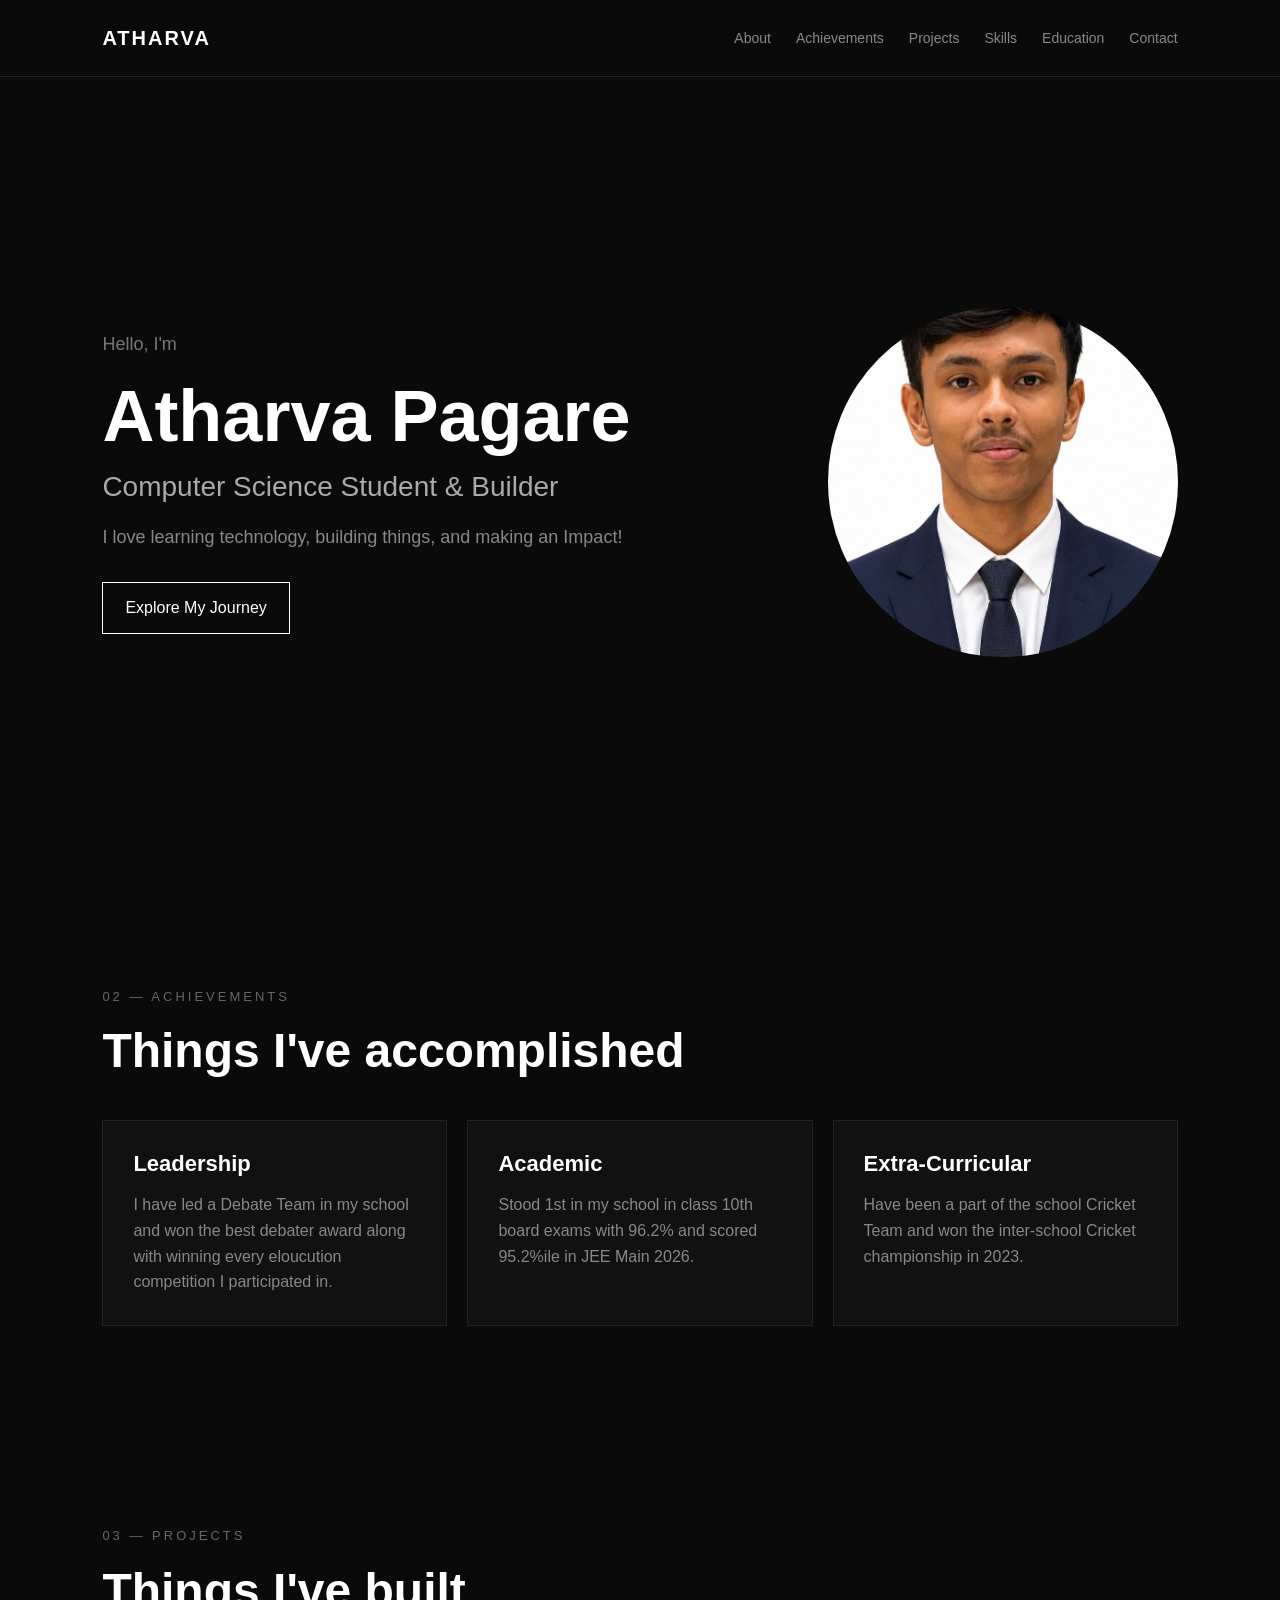
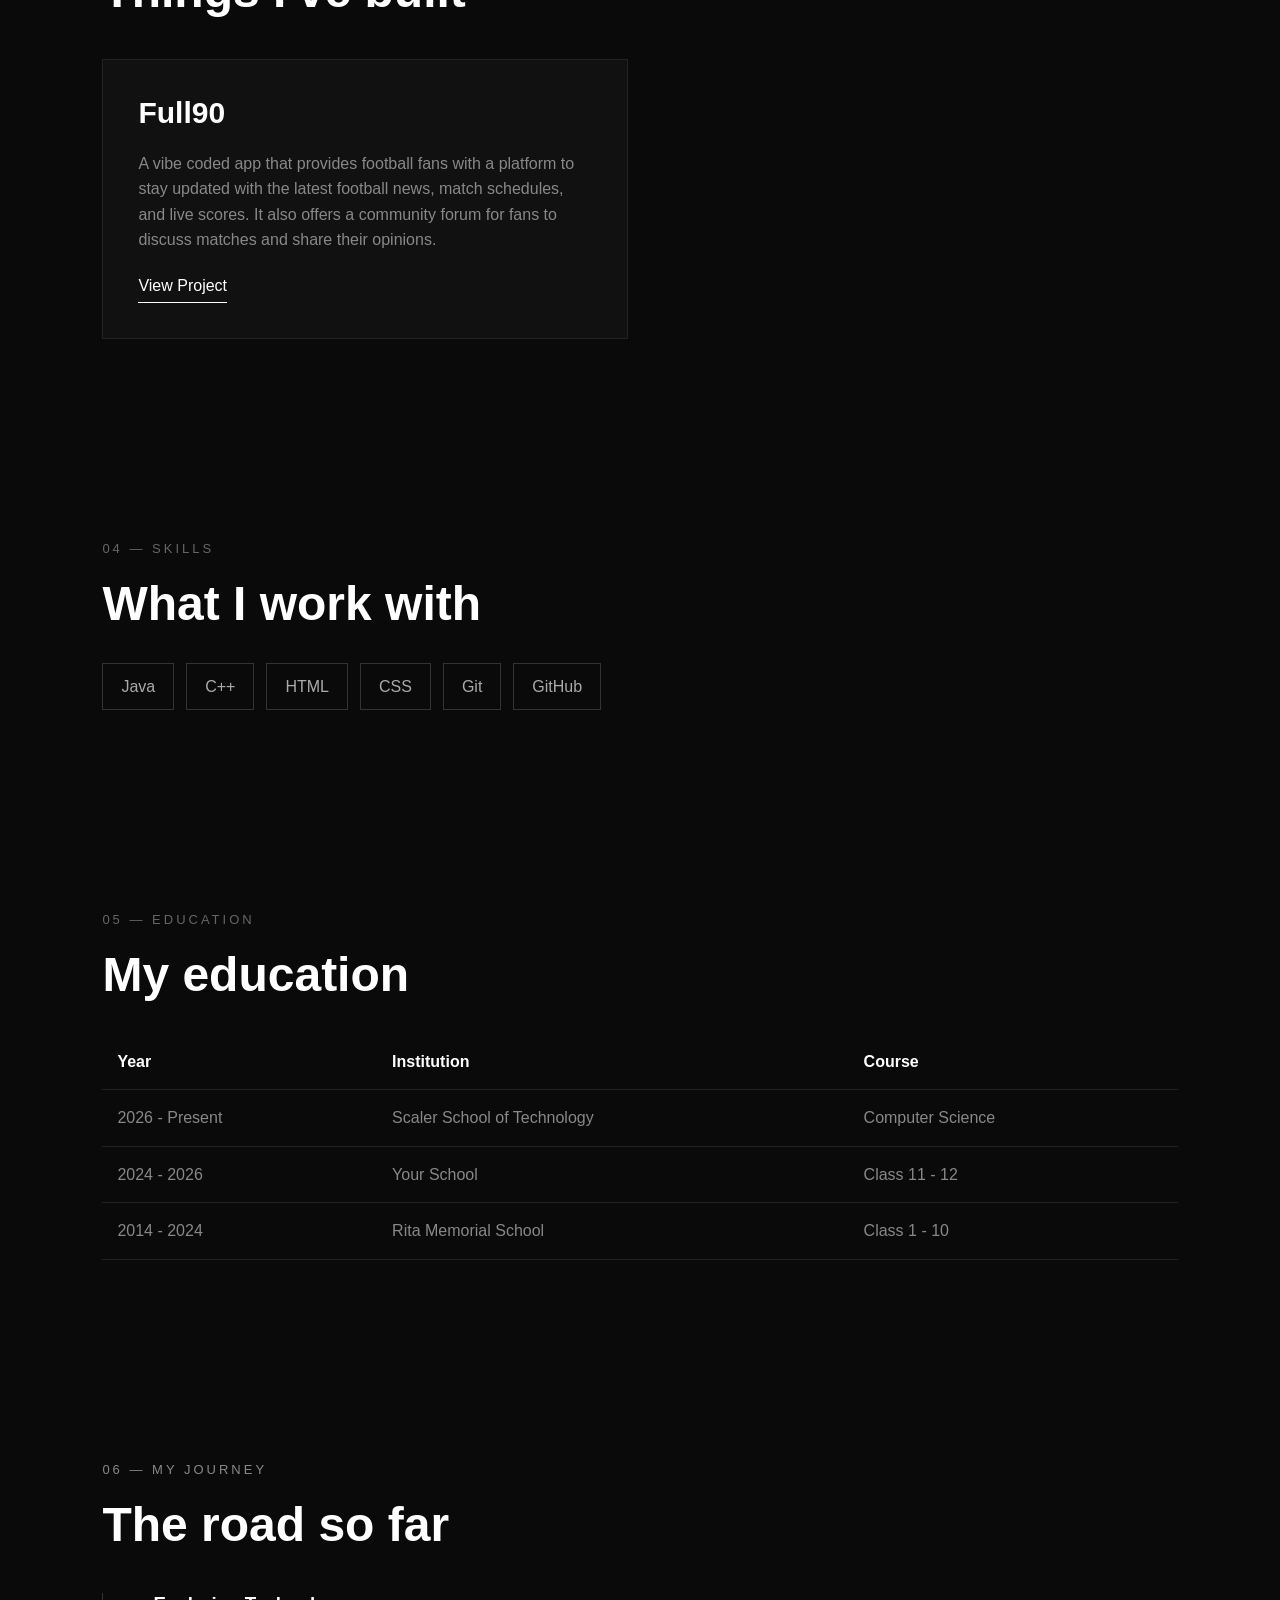
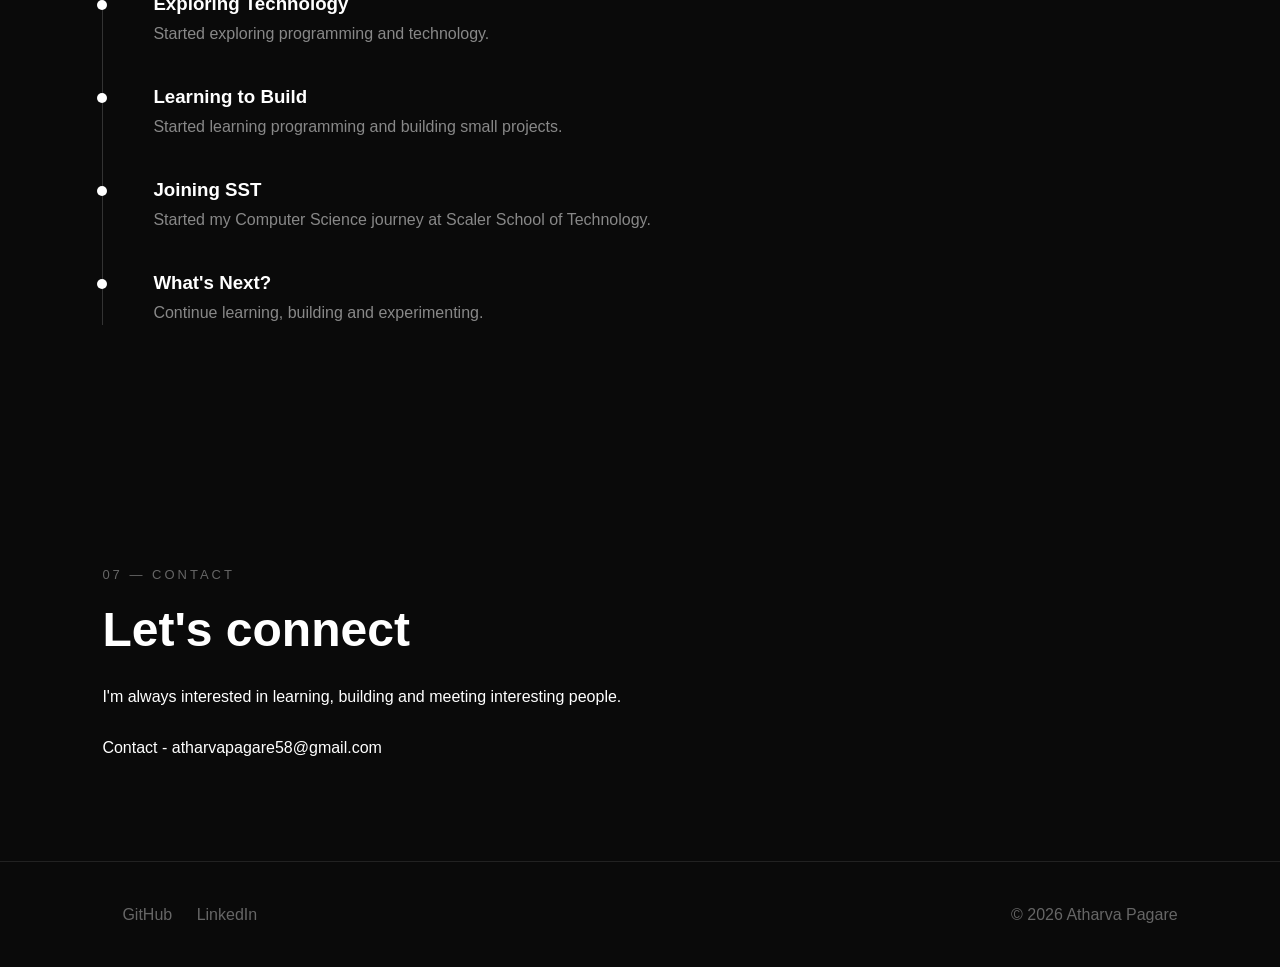
==== index.html @ 3f0b1a0c "Update portfolio website" ====
<!DOCTYPE html>

<html lang="en">

<head>
    <meta charset="UTF-8">
    <meta name="viewport" content="width=device-width, initial-scale=1.0">


<title>Atharva Pagare | Portfolio</title>

<meta name="description" content="Personal portfolio of Atharva Pagare">

<link rel="stylesheet" href="style1.css">


</head>

<body>


<header>
    <nav>
        <h1>ATHARVA</h1>

        <ul>
            <li><a href="#about">About</a></li>
            <li><a href="#achievements">Achievements</a></li>
            <li><a href="#projects">Projects</a></li>
            <li><a href="#skills">Skills</a></li>
            <li><a href="#education">Education</a></li>
            <li><a href="#contact">Contact</a></li>
        </ul>
    </nav>
</header>

<main>
    

    <section id="hero">

    <div class="hero-content">

        <div class="hero-text">

            <p>Hello, I'm</p>

            <h2>Atharva Pagare</h2>

            <h3>Computer Science Student & Builder</h3>

            <p>
                I love learning technology, building things,
                and making an Impact!
            </p>

            <a href="#about">Explore My Journey</a>

        </div>

       <div class="hero-image">

    <img src="./images/image.png" alt="Atharva Pagare">

            </div>


    

</section>

    <section id="achievements">
        <p>02 — ACHIEVEMENTS</p>

        <h2>Things I've accomplished</h2>

        <div class="achievement-container">

            <article class="achievement">
                <h3>Leadership</h3>
                <p>
                    I have led a Debate Team in my school and won the best debater award along with winning every eloucution competition I participated in.
                </p>
            </article>

            <article class="achievement">
                <h3>Academic</h3>
                <p>
                    Stood 1st in my school in class 10th board exams with 96.2% and scored 95.2%ile in JEE Main 2026.
                </p>
            </article>

            <article class="achievement">
                <h3>Extra-Curricular</h3>
                <p>
                    Have been a part of the school Cricket Team and won the inter-school Cricket championship in 2023.
                </p>
            </article>

        </div>
    </section>

    <section id="projects">
        <p>03 — PROJECTS</p>

        <h2>Things I've built</h2>

        <div class="project-container">

            <article class="project">
                <h3>Full90</h3>

                <p>
                   A vibe coded app that provides football fans with a platform to stay updated with the latest football news, match schedules, and live scores. It also offers a community forum for fans to discuss matches and share their opinions.
                </p>

                

                <a href="https://ai.studio/apps/4d6b604c-b79a-42c2-ad5e-592d0f871845" target="_blank" rel="noopener noreferrer">View Project</a>
            </article>

        </div>
    </section>

    <section id="skills">
        <p>04 — SKILLS</p>

        <h2>What I work with</h2>

        <ul>
            <li>Java</li>
            <li>C++</li>
            <li>HTML</li>
            <li>CSS</li>
            <li>Git</li>
            <li>GitHub</li>
        </ul>
    </section>

    <section id="education">
        <p>05 — EDUCATION</p>

        <h2>My education</h2>

        <table>
            <thead>
                <tr>
                    <th>Year</th>
                    <th>Institution</th>
                    <th>Course</th>
                </tr>
            </thead>

            <tbody>
                <tr>
                    <td>2026 - Present</td>
                    <td>Scaler School of Technology</td>
                    <td>Computer Science</td>
                </tr>

                <tr>
                    <td>2024 - 2026</td>
                    <td>Your School</td>
                    <td>Class 11 - 12</td>
                </tr>

                <tr>
                    <td>2014 - 2024</td>
                    <td>Rita Memorial School</td>
                    <td>Class 1 - 10</td>   
                </tr>
            </tbody>
        </table>
    </section>

    <section id="journey">
        <p>06 — MY JOURNEY</p>

        <h2>The road so far</h2>

        <ol>
            <li>
                <h3>Exploring Technology</h3>
                <p>
                    Started exploring programming and technology.
                </p>
            </li>

            <li>
                <h3>Learning to Build</h3>
                <p>
                    Started learning programming and building
                    small projects.
                </p>
            </li>

            <li>
                <h3>Joining SST</h3>
                <p>
                    Started my Computer Science journey at
                    Scaler School of Technology.
                </p>
            </li>

            <li>
                <h3>What's Next?</h3>
                <p>
                    Continue learning, building and experimenting.
                </p>
            </li>
        </ol>
    </section>

    <section id="contact">
        <p>07 — CONTACT</p>

        <h2>Let's connect</h2>

        <p>
            I'm always interested in learning,
            building and meeting interesting people.
            <br></br>
        </p>

        <p> Contact - atharvapagare58@gmail.com </p>
    </section>

</main>

<footer>
    <div>
        
        <a href="https://github.com/AtharvaPagare-4" target="_blank" rel="noopener noreferrer">
            GitHub
        </a>

        <a href="https://www.linkedin.com/in/atharva-pagare-10b88b355/" target="_blank" rel="noopener noreferrer">
            LinkedIn
        </a>
    </div>

    <p>© 2026 Atharva Pagare</p>

</footer>



</body>

</html>
---- style1.css ----
* {
  margin: 0;
  padding: 0;
  box-sizing: border-box;
  }

html {
scroll-behavior: smooth;
}

body {
background-color: #0a0a0a;
color: white;
font-family: Arial, sans-serif;
line-height: 1.6;
}

a {
color: inherit;
text-decoration: none;
}

section {
padding: 100px 8%;
}

h1,
h2,
h3 {
line-height: 1.2;
}

/* Navbar */

header {
border-bottom: 1px solid #222;
}

nav {
padding: 25px 8%;
display: flex;
justify-content: space-between;
align-items: center;
}

nav h1 {
font-size: 20px;
letter-spacing: 2px;
}

nav ul {
list-style: none;
display: flex;
gap: 25px;
}

nav a {
color: #888;
font-size: 14px;
}

nav a:hover {
color: white;
}

/* Hero */

#hero {
min-height: 90vh;
display: flex;
align-items: center;
}

.hero-content {
display: flex;
flex-direction: row;
align-items: center;
justify-content: space-between;
gap: 60px;
width: 100%;
}

.hero-text {
display: flex;
flex-direction: column;
}

.hero-image {
flex-shrink: 0;
}

.hero-image img {
    width: 350px;
    height: 350px;
    object-fit: cover;
    border-radius: 50%;
    display: block;
}

#hero p:first-child {
color: #777;
font-size: 18px;
margin-bottom: 15px;
}

#hero h2 {
font-size: 72px;
margin-bottom: 10px;
}

#hero h3 {
color: #aaa;
font-size: 28px;
font-weight: normal;
margin-bottom: 20px;
}

#hero p {
max-width: 600px;
color: #888;
font-size: 18px;
margin-bottom: 30px;
}

#hero a {
display: inline-block;
width: fit-content;
padding: 12px 22px;
border: 1px solid white;
}

#hero a:hover {
background-color: white;
color: #0a0a0a;
}

/* Sections */

section > p:first-child {
color: #666;
font-size: 13px;
letter-spacing: 3px;
margin-bottom: 15px;
}

section h2 {
font-size: 48px;
margin-bottom: 25px;
}

/* About */

#about {
max-width: 1000px;
}

#about > p:last-child {
max-width: 750px;
color: #aaa;
font-size: 22px;
}

/* Achievements */

.achievement-container {
display: grid;
grid-template-columns: repeat(3, 1fr);
gap: 20px;
margin-top: 40px;
}

.achievement {
padding: 30px;
border: 1px solid #222;
background-color: #111;
}

.achievement h3 {
font-size: 22px;
margin-bottom: 15px;
}

.achievement p {
color: #888;
}

/* Projects */


.project-container {
display: grid;
grid-template-columns: repeat(2, 1fr);
gap: 25px;
margin-top: 40px;
}

.project {
min-height: 280px;
padding: 35px;
border: 1px solid #222;
background-color: #111;


display: flex;
flex-direction: column;
justify-content: space-between;


}

.project h3 {
font-size: 30px;
}

.project p {
color: #888;
}

.project a {
width: fit-content;
border-bottom: 1px solid white;
padding-bottom: 4px;
}

/* Skills */

#skills ul {
display: flex;
flex-wrap: wrap;
gap: 12px;
margin-top: 30px;
list-style: none;
}

#skills li {
padding: 10px 18px;
border: 1px solid #333;
color: #aaa;
}

#skills li:hover {
background-color: white;
color: #0a0a0a;
}

/* Education */

#education {
overflow-x: auto;
}

table {
width: 100%;
border-collapse: collapse;
margin-top: 30px;
}

th,
td {
padding: 15px;
text-align: left;
border-bottom: 1px solid #222;
}

th {
color: white;
}

td {
color: #888;
}

/* Journey */

#journey ol {
margin-top: 40px;
padding-left: 30px;
border-left: 1px solid #333;
list-style: none;
}

#journey li {
position: relative;
margin-bottom: 40px;
padding-left: 20px;
}

#journey li::before {
content: "";
position: absolute;
width: 10px;
height: 10px;
background-color: white;
border-radius: 50%;
left: -36px;
top: 7px;
}

#journey h3 {
margin-bottom: 5px;
}

#journey p {
color: #888;
}

/* Footer */

footer {
    display: flex;

padding: 40px 8%;
border-top: 1px solid #222;



justify-content: space-between;

color: #666;


}

footer a {
    
margin-left: 20px;
}



footer a:hover {
color: white;
}

/* Mobile */

@media (max-width: 768px) {

.hero-content {
    flex-direction: column-reverse;
    gap: 30px;
    text-align: center;
}

.hero-image img {
    width: 160px;
    height: 160px;
}

section {
    padding: 70px 6%;
}

nav {
    flex-direction: column;
    gap: 20px;
}

nav ul {
    flex-wrap: wrap;
    justify-content: center;
    gap: 15px;
}

#hero h2 {
    font-size: 48px;
}

#hero h3 {
    font-size: 22px;
}

.achievement-container {
    grid-template-columns: 1fr;
}

.project-container {
    grid-template-columns: 1fr;
}

section h2 {
    font-size: 40px;
}


}
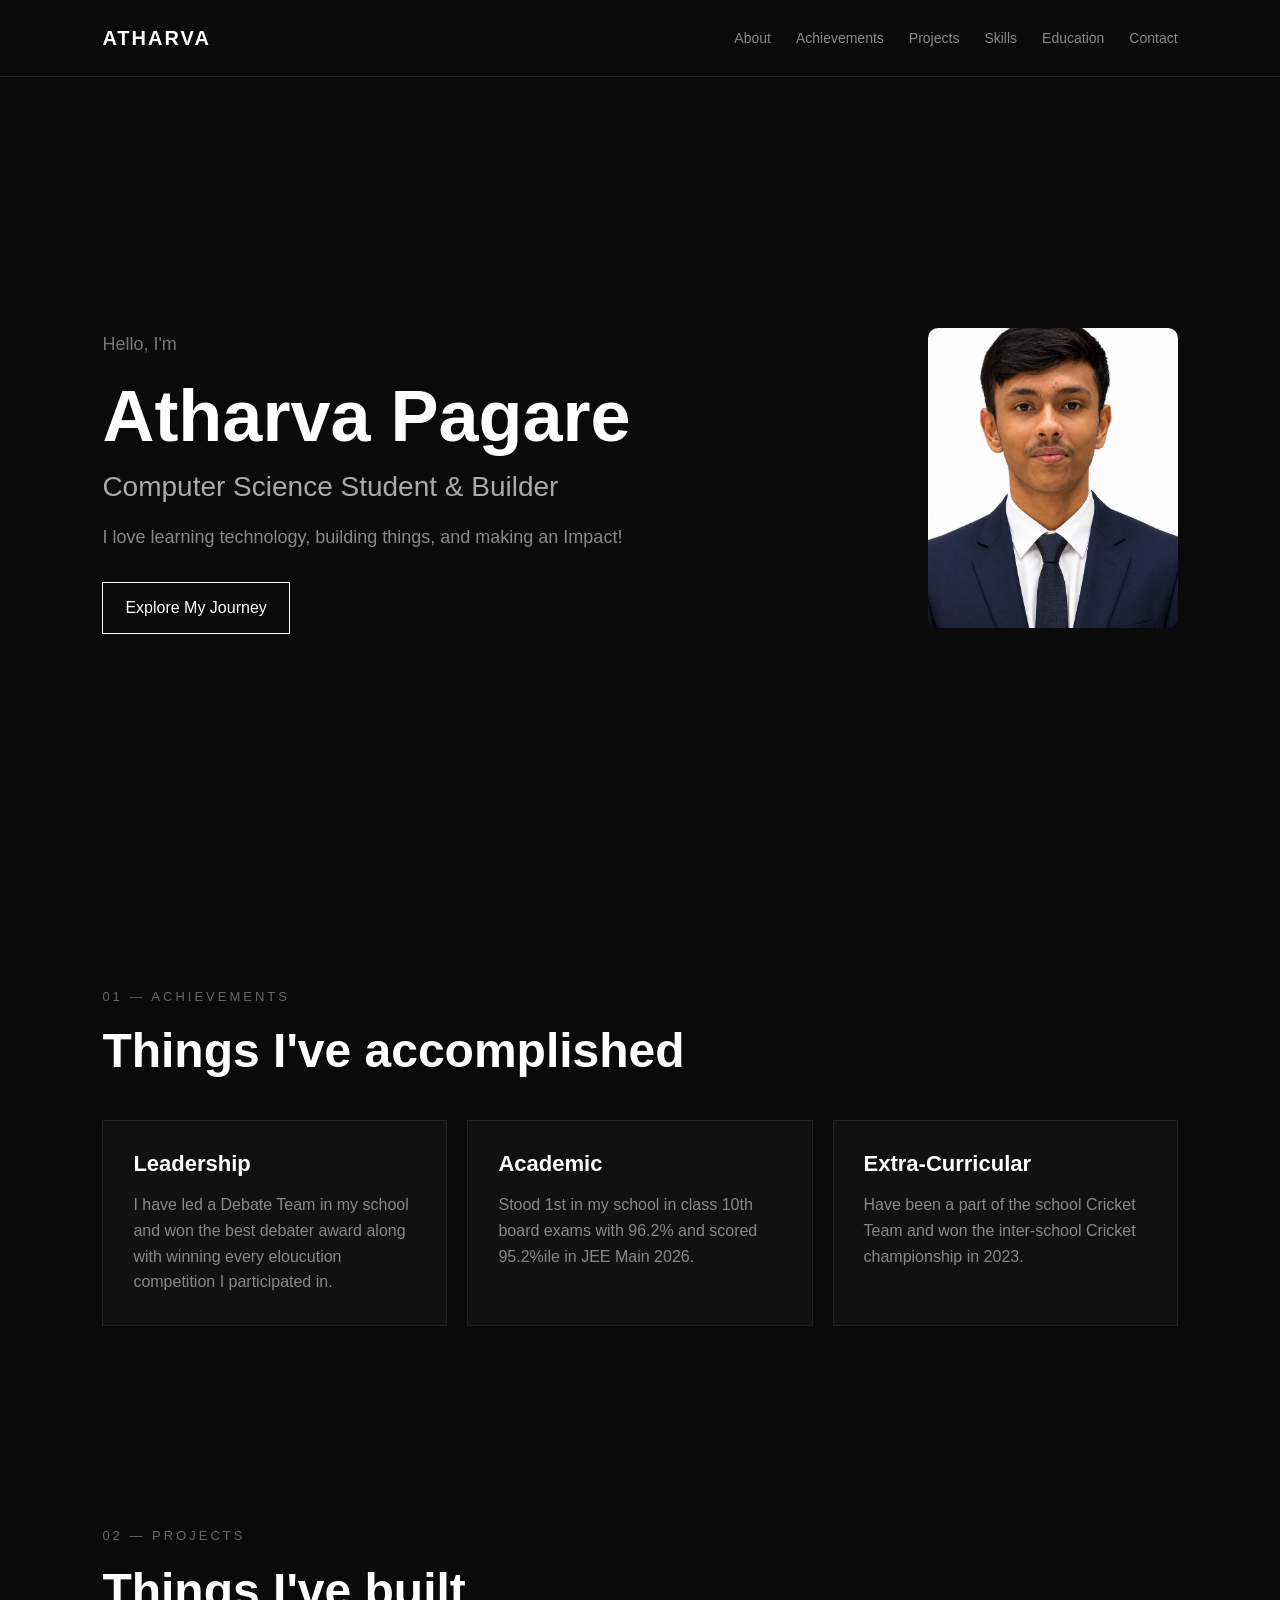
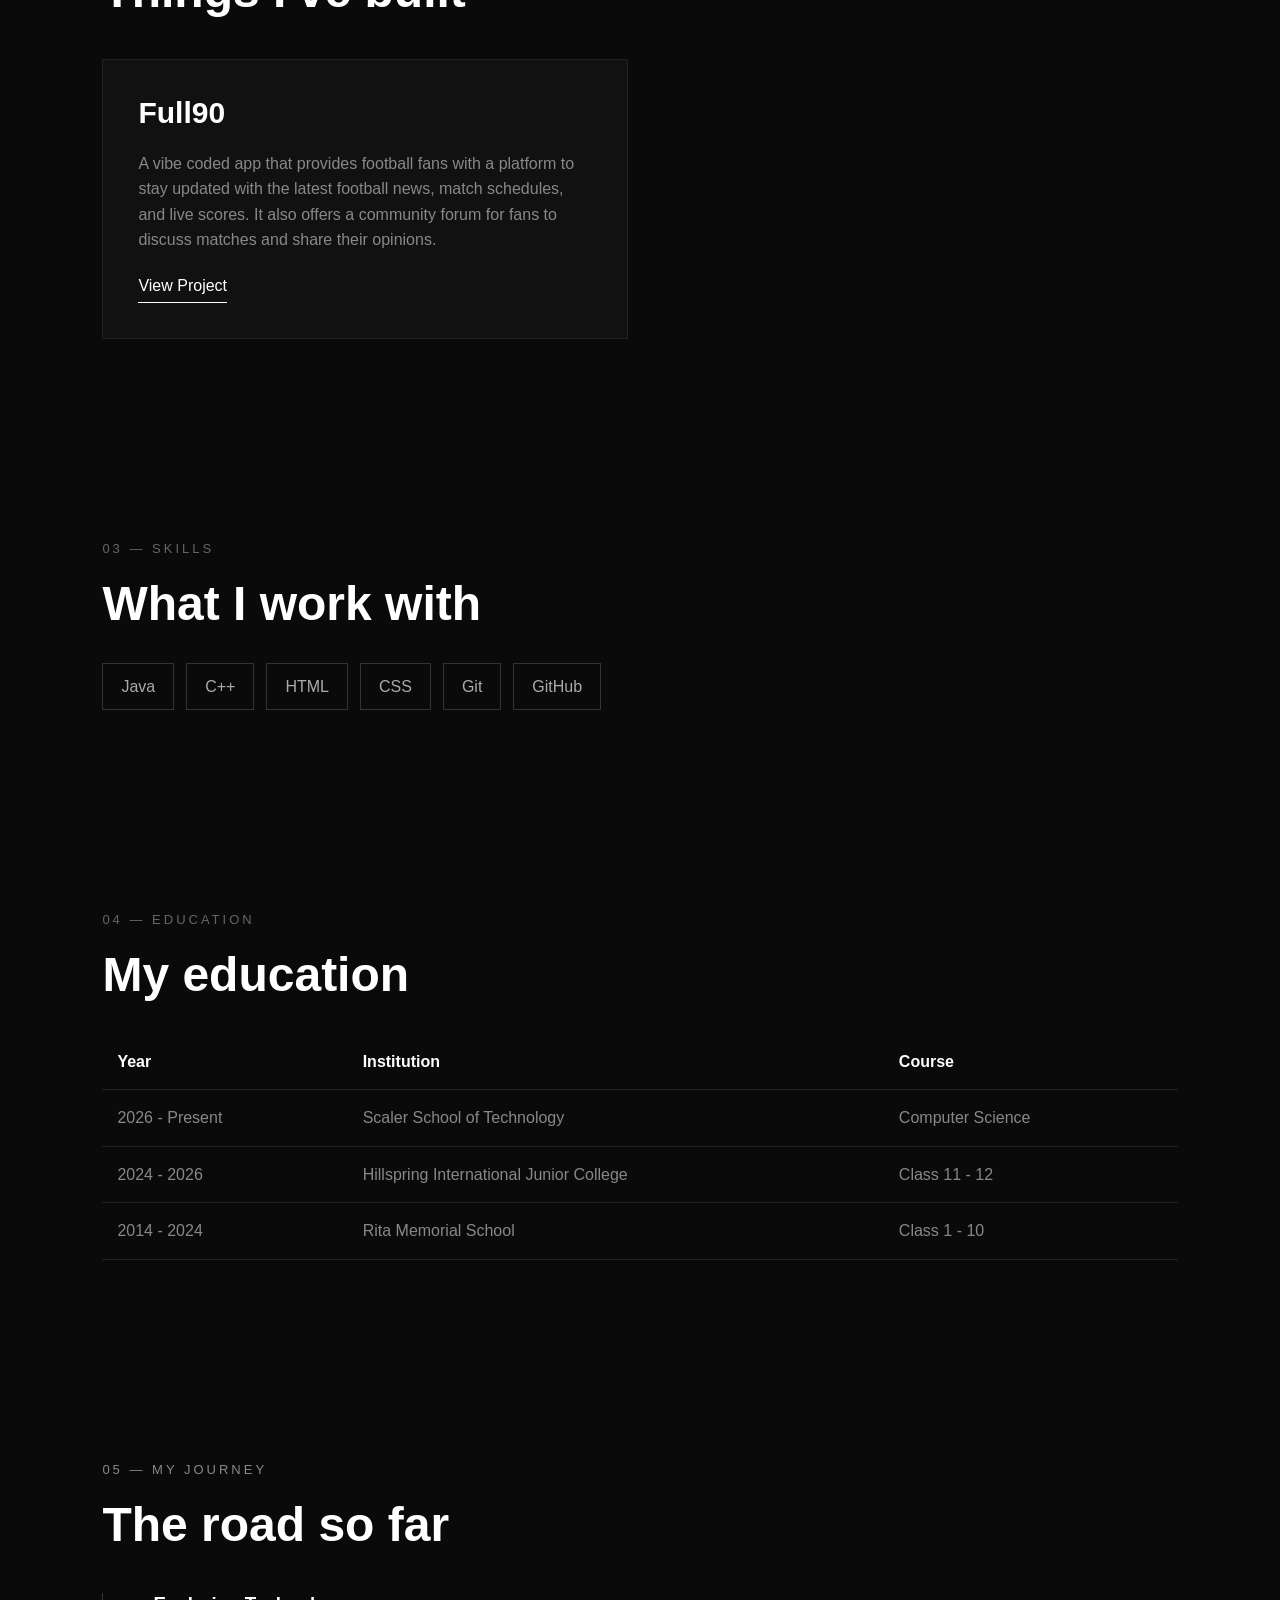
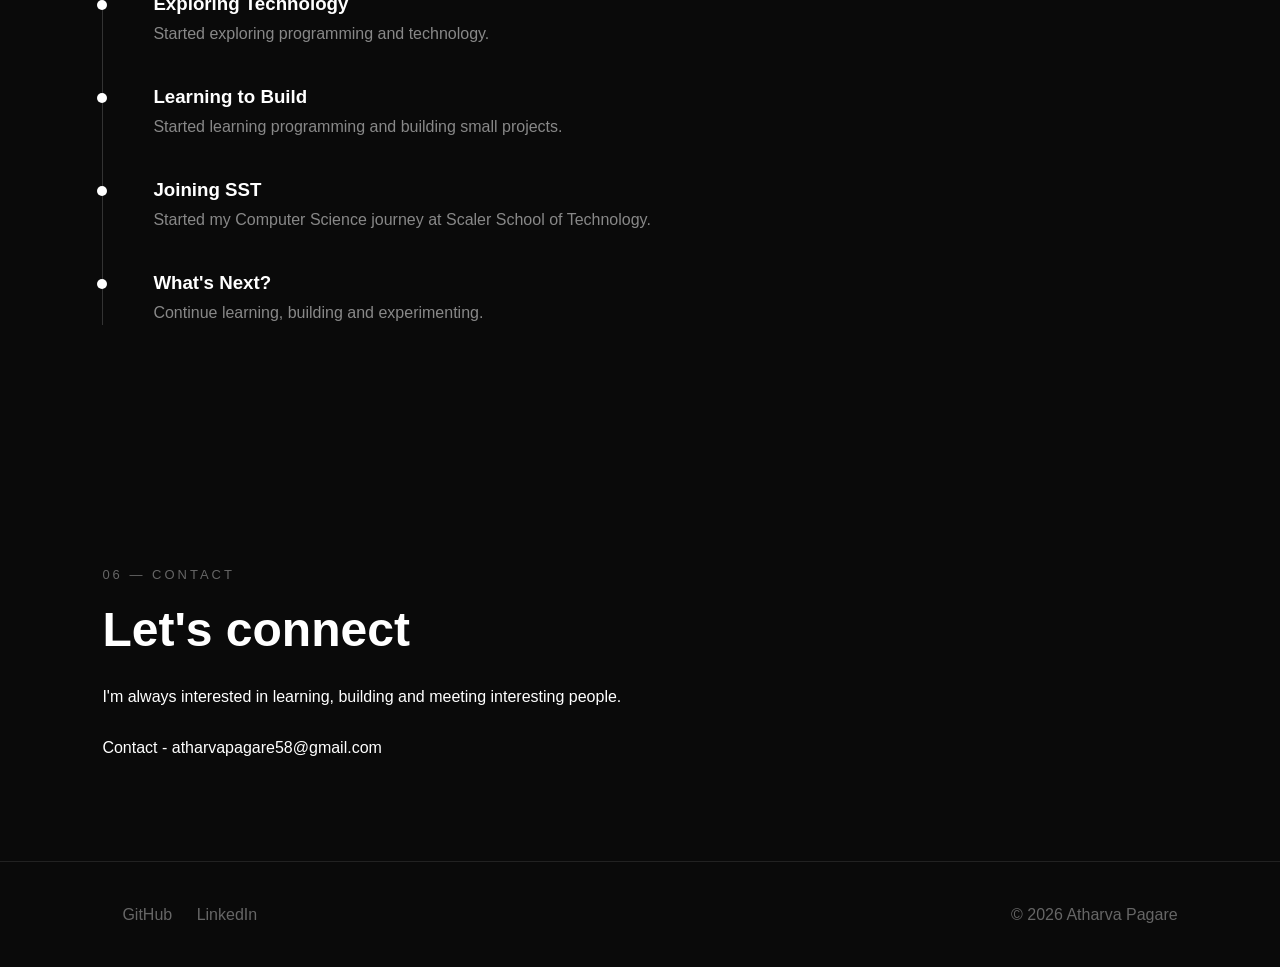
==== commit bb915681: "Updated portfolio" ====
--- a/index.html
+++ b/index.html
@@ -70,7 +70,7 @@
 </section>
 
     <section id="achievements">
-        <p>02 — ACHIEVEMENTS</p>
+        <p>01 — ACHIEVEMENTS</p>
 
         <h2>Things I've accomplished</h2>
 
@@ -101,7 +101,7 @@
     </section>
 
     <section id="projects">
-        <p>03 — PROJECTS</p>
+        <p>02 — PROJECTS</p>
 
         <h2>Things I've built</h2>
 
@@ -123,7 +123,7 @@
     </section>
 
     <section id="skills">
-        <p>04 — SKILLS</p>
+        <p>03 — SKILLS</p>
 
         <h2>What I work with</h2>
 
@@ -138,7 +138,7 @@
     </section>
 
     <section id="education">
-        <p>05 — EDUCATION</p>
+        <p>04 — EDUCATION</p>
 
         <h2>My education</h2>
 
@@ -160,7 +160,7 @@
 
                 <tr>
                     <td>2024 - 2026</td>
-                    <td>Your School</td>
+                    <td>Hillspring International Junior College</td>
                     <td>Class 11 - 12</td>
                 </tr>
 
@@ -174,7 +174,7 @@
     </section>
 
     <section id="journey">
-        <p>06 — MY JOURNEY</p>
+        <p>05 — MY JOURNEY</p>
 
         <h2>The road so far</h2>
 
@@ -212,7 +212,7 @@
     </section>
 
     <section id="contact">
-        <p>07 — CONTACT</p>
+        <p>06 — CONTACT</p>
 
         <h2>Let's connect</h2>
 
--- a/style1.css
+++ b/style1.css
@@ -90,11 +90,12 @@
 }
 
 .hero-image img {
-    width: 350px;
-    height: 350px;
+    width: 250px;
+    height: 300px;
     object-fit: cover;
-    border-radius: 50%;
-    display: block;
+    border-radius: 10px;
+    max-width: 100%;
+
 }
 
 #hero p:first-child {
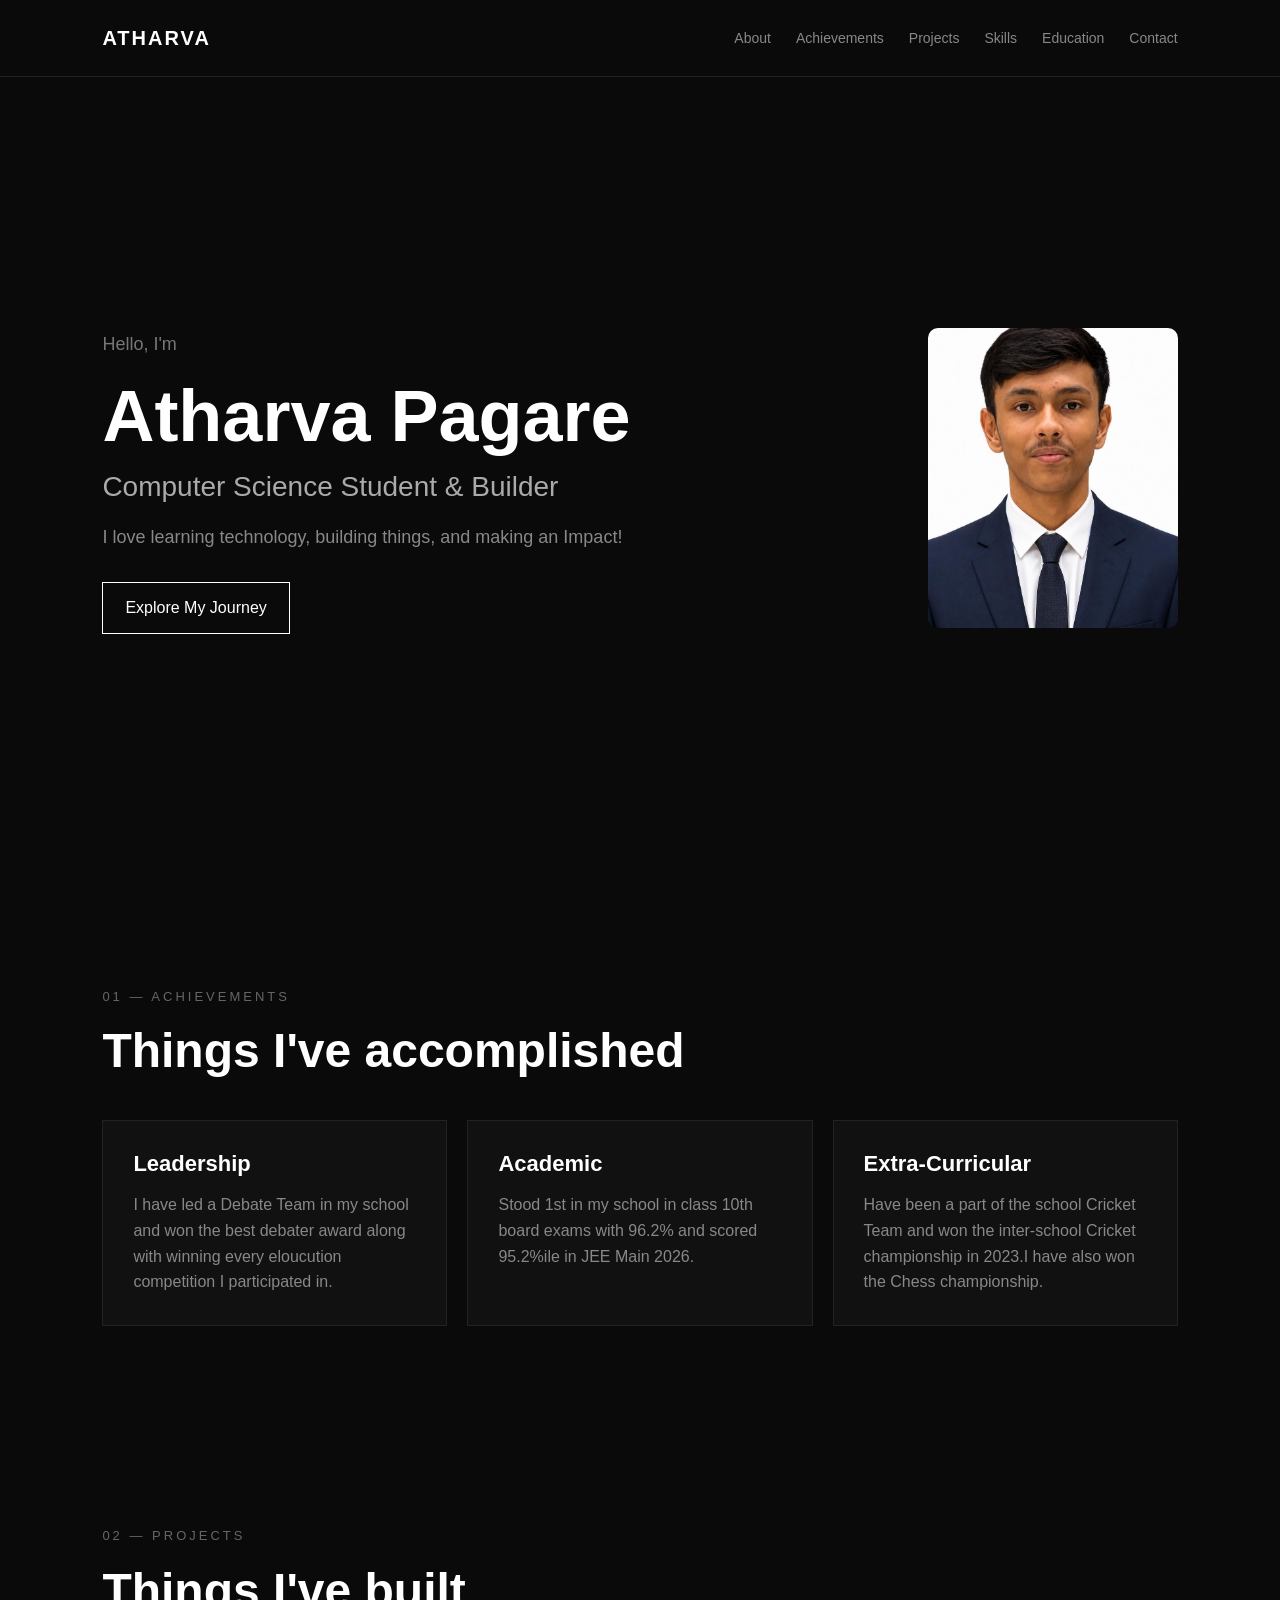
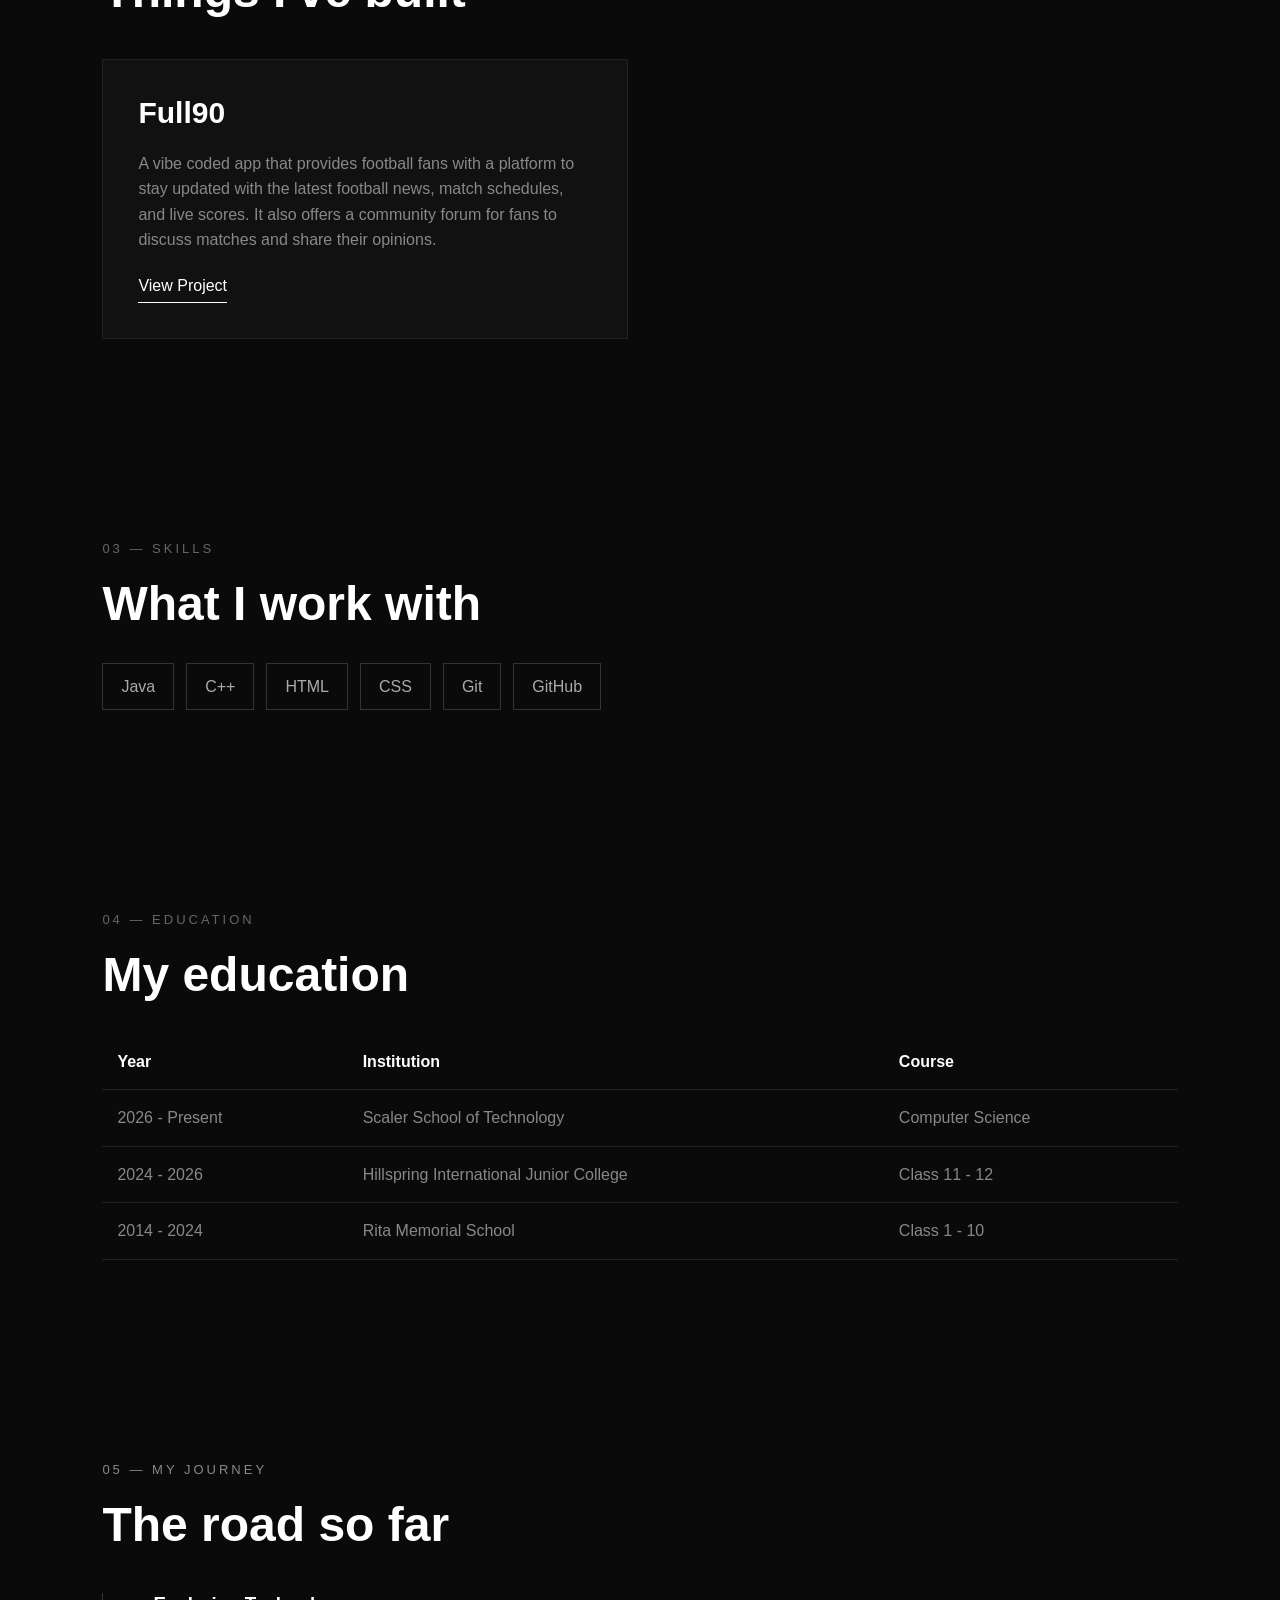
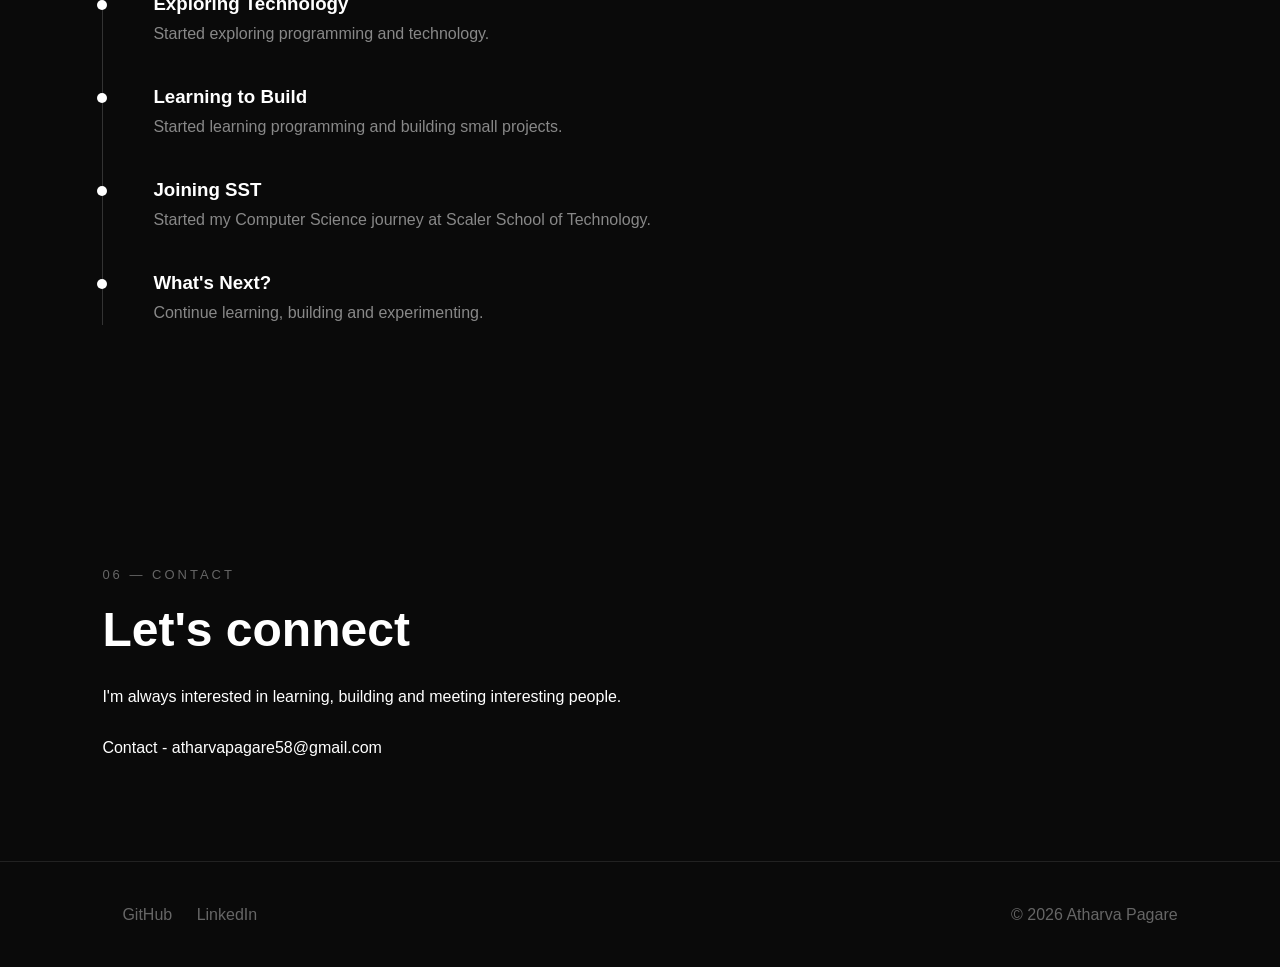
==== commit 5bc79b56: "Update" ====
--- a/index.html
+++ b/index.html
@@ -93,7 +93,7 @@
             <article class="achievement">
                 <h3>Extra-Curricular</h3>
                 <p>
-                    Have been a part of the school Cricket Team and won the inter-school Cricket championship in 2023.
+                    Have been a part of the school Cricket Team and won the inter-school Cricket championship in 2023.I have also won the Chess championship.
                 </p>
             </article>
 
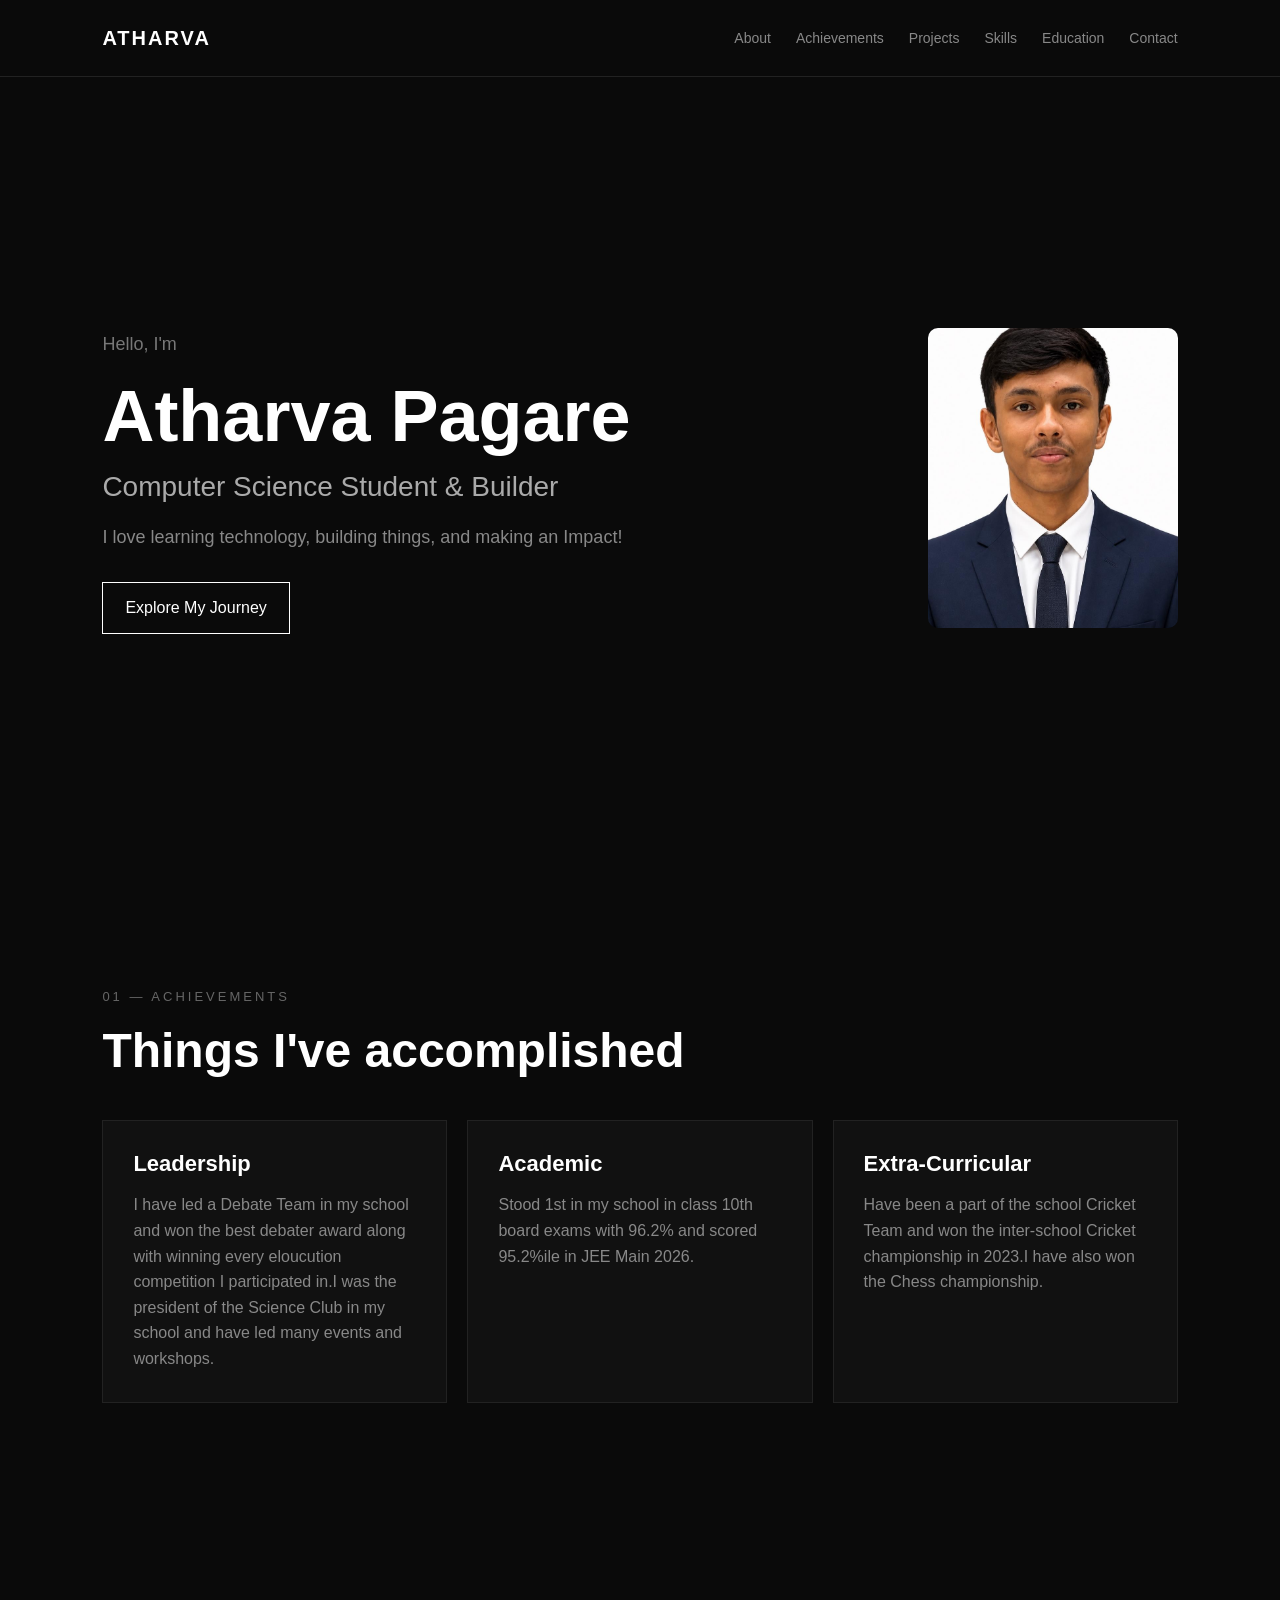
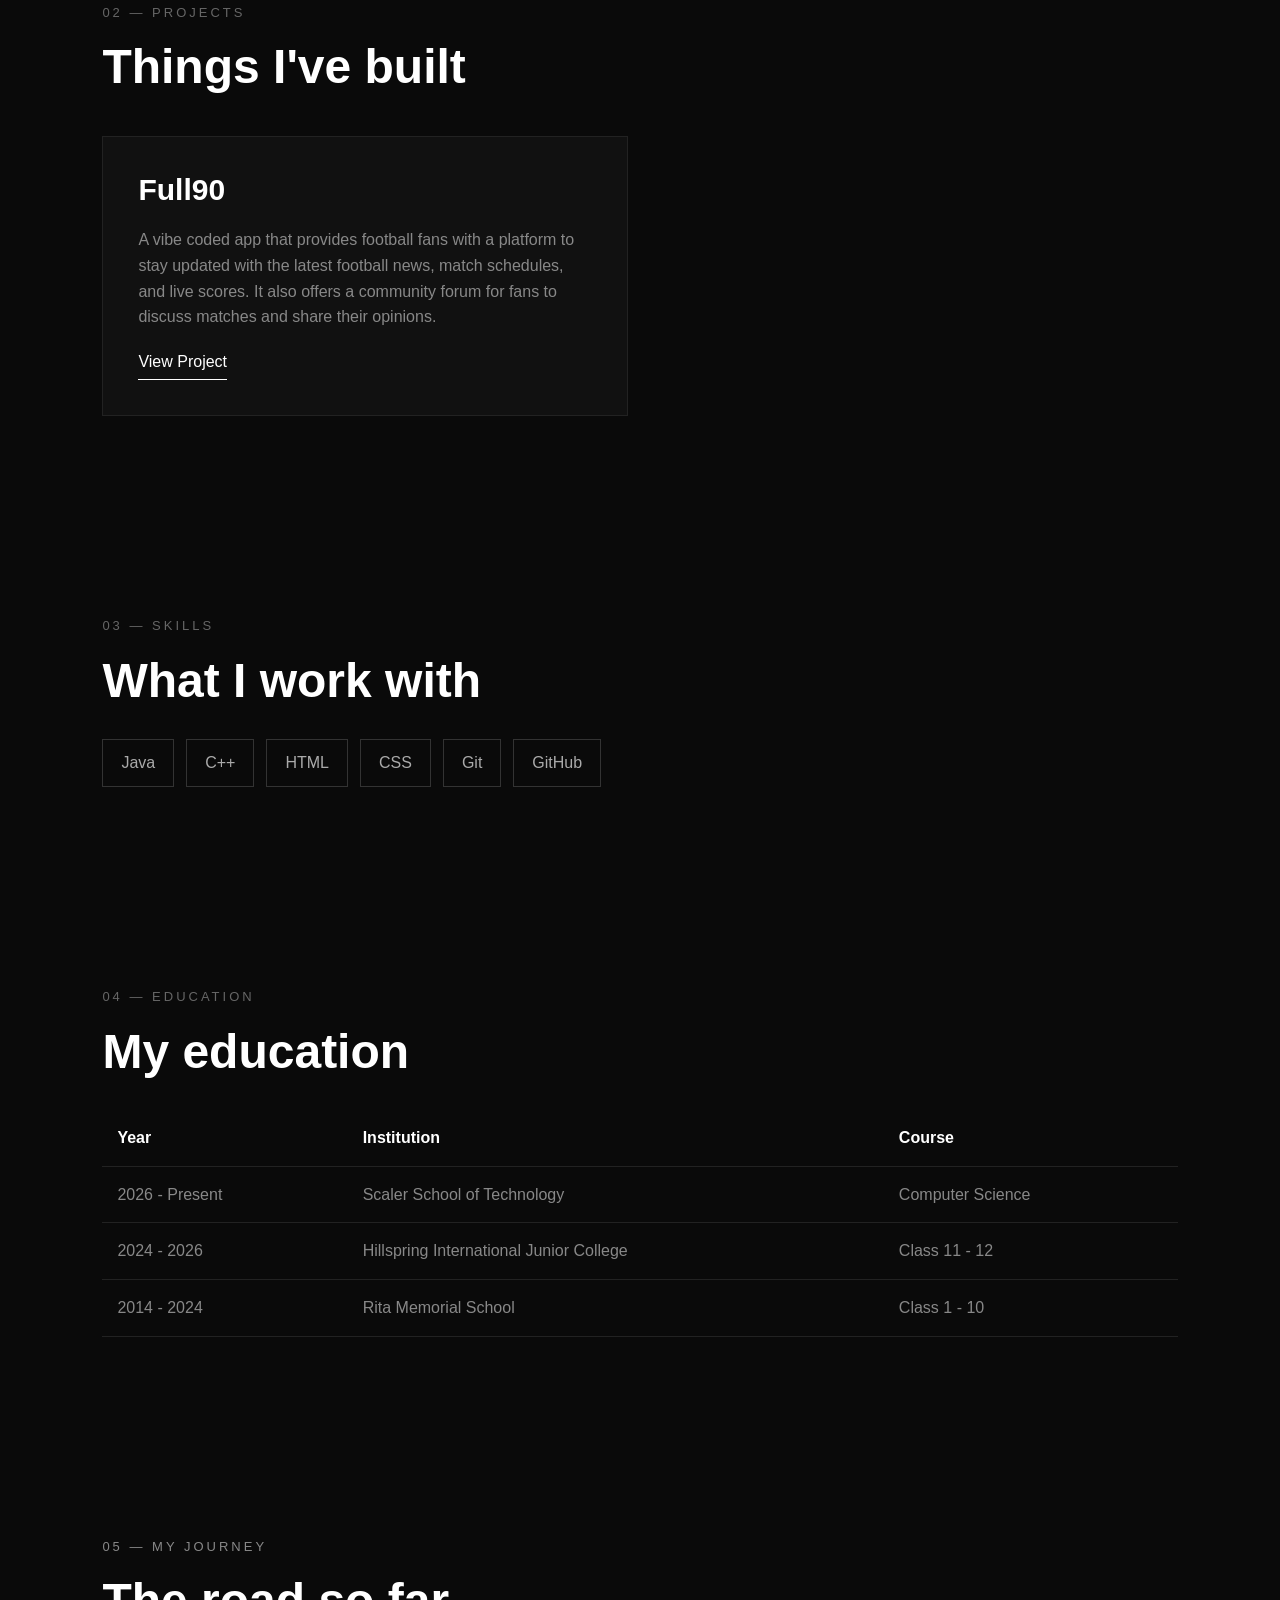
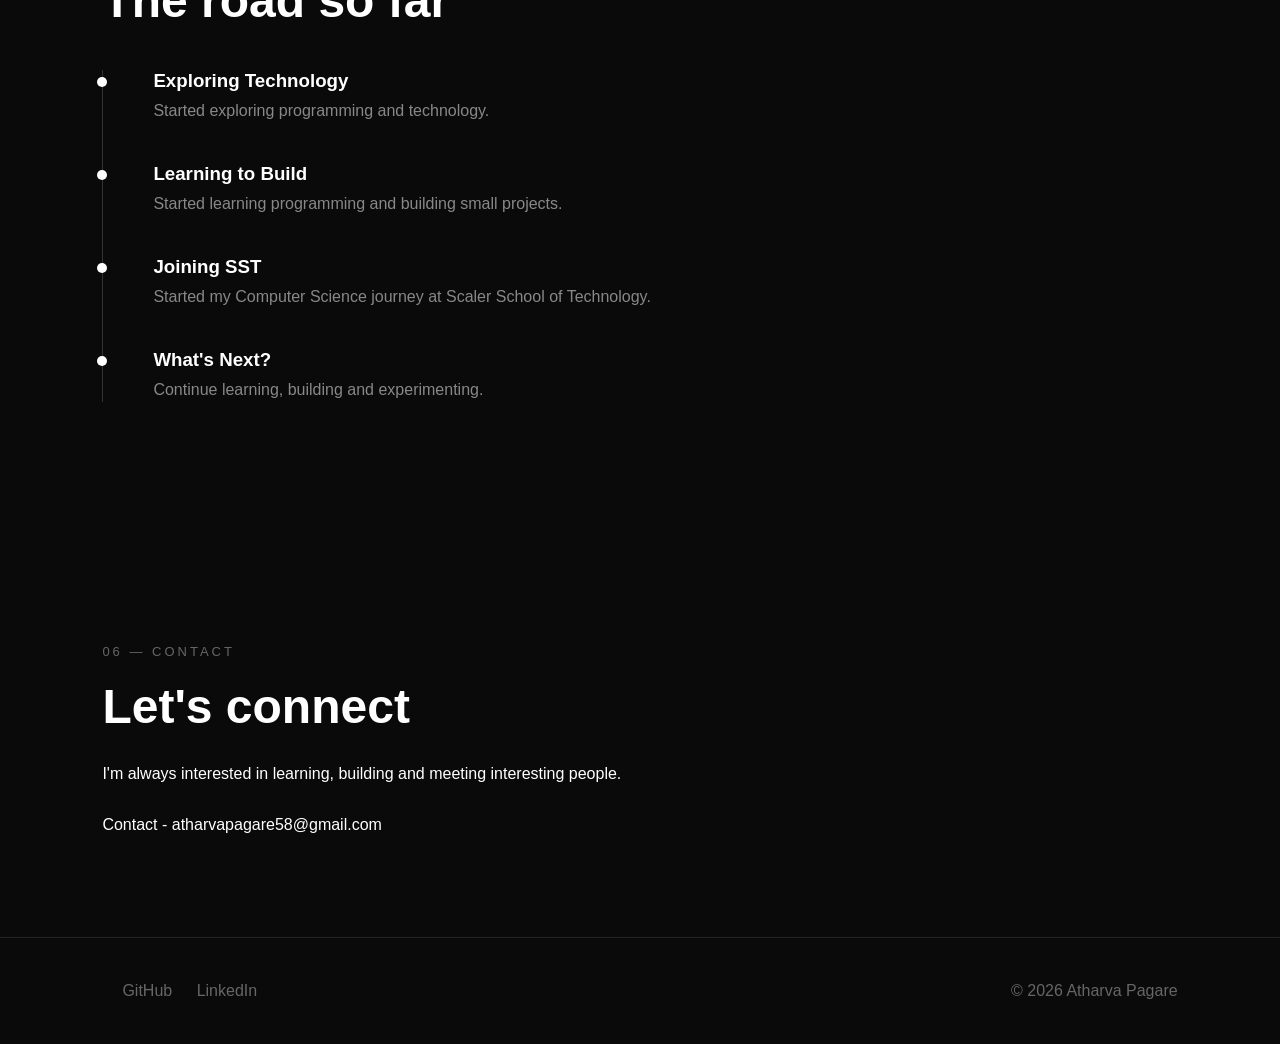
==== commit 7f9006dc: "Update Leadership" ====
--- a/index.html
+++ b/index.html
@@ -79,7 +79,7 @@
             <article class="achievement">
                 <h3>Leadership</h3>
                 <p>
-                    I have led a Debate Team in my school and won the best debater award along with winning every eloucution competition I participated in.
+                    I have led a Debate Team in my school and won the best debater award along with winning every eloucution competition I participated in.I was the president of the Science Club in my school and have led many events and workshops.
                 </p>
             </article>
 
